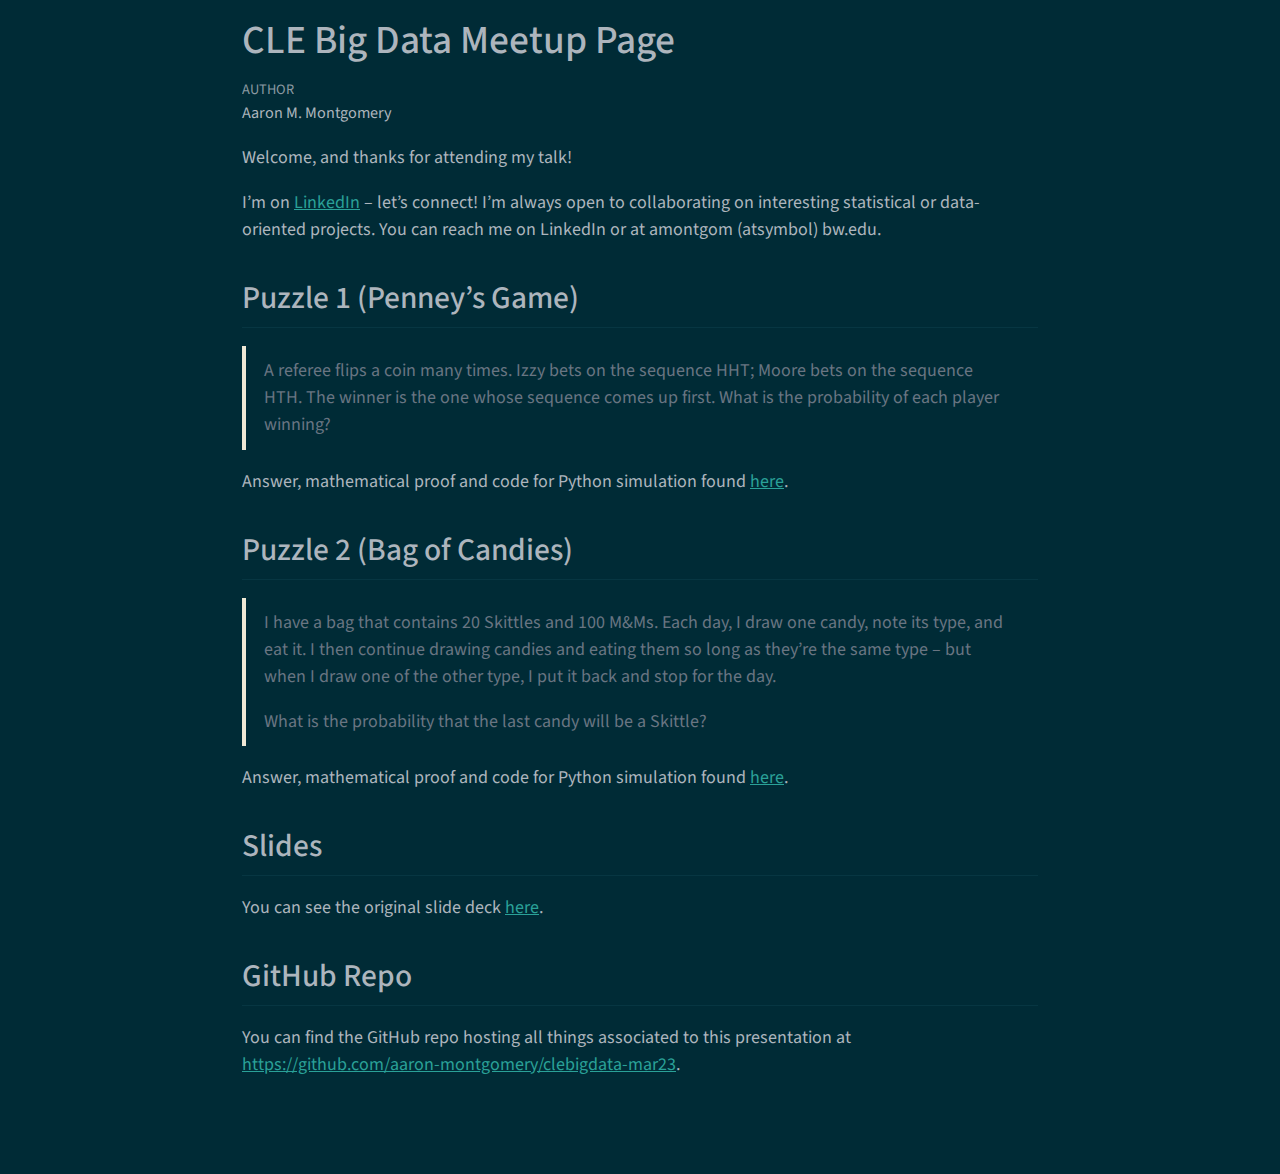
==== index.html @ a745f9c0 "add index.html and associated files" ====
<!DOCTYPE html>
<html xmlns="http://www.w3.org/1999/xhtml" lang="en" xml:lang="en"><head>

<meta charset="utf-8">
<meta name="generator" content="quarto-1.2.313">

<meta name="viewport" content="width=device-width, initial-scale=1.0, user-scalable=yes">

<meta name="author" content="Aaron M. Montgomery">

<title>CLE Big Data Meetup Page</title>
<style>
code{white-space: pre-wrap;}
span.smallcaps{font-variant: small-caps;}
div.columns{display: flex; gap: min(4vw, 1.5em);}
div.column{flex: auto; overflow-x: auto;}
div.hanging-indent{margin-left: 1.5em; text-indent: -1.5em;}
ul.task-list{list-style: none;}
ul.task-list li input[type="checkbox"] {
  width: 0.8em;
  margin: 0 0.8em 0.2em -1.6em;
  vertical-align: middle;
}
</style>


<script src="index_files/libs/clipboard/clipboard.min.js"></script>
<script src="index_files/libs/quarto-html/quarto.js"></script>
<script src="index_files/libs/quarto-html/popper.min.js"></script>
<script src="index_files/libs/quarto-html/tippy.umd.min.js"></script>
<script src="index_files/libs/quarto-html/anchor.min.js"></script>
<link href="index_files/libs/quarto-html/tippy.css" rel="stylesheet">
<link href="index_files/libs/quarto-html/quarto-syntax-highlighting-dark.css" rel="stylesheet" id="quarto-text-highlighting-styles">
<script src="index_files/libs/bootstrap/bootstrap.min.js"></script>
<link href="index_files/libs/bootstrap/bootstrap-icons.css" rel="stylesheet">
<link href="index_files/libs/bootstrap/bootstrap.min.css" rel="stylesheet" id="quarto-bootstrap" data-mode="dark">


</head>

<body class="fullcontent">

<div id="quarto-content" class="page-columns page-rows-contents page-layout-article">

<main class="content" id="quarto-document-content">

<header id="title-block-header" class="quarto-title-block default">
<div class="quarto-title">
<h1 class="title">CLE Big Data Meetup Page</h1>
</div>



<div class="quarto-title-meta">

    <div>
    <div class="quarto-title-meta-heading">Author</div>
    <div class="quarto-title-meta-contents">
             <p>Aaron M. Montgomery </p>
          </div>
  </div>
    
  
    
  </div>
  

</header>

<p>Welcome, and thanks for attending my talk!</p>
<p>I’m on <a href="https://www.linkedin.com/in/aaron-montgomery-6b17421b1/">LinkedIn</a> – let’s connect! I’m always open to collaborating on interesting statistical or data-oriented projects. You can reach me on LinkedIn or at amontgom (atsymbol) bw.edu.</p>
<section id="puzzle-1-penneys-game" class="level2">
<h2 class="anchored" data-anchor-id="puzzle-1-penneys-game">Puzzle 1 (Penney’s Game)</h2>
<blockquote class="blockquote">
<p>A referee flips a coin many times. Izzy bets on the sequence HHT; Moore bets on the sequence HTH. The winner is the one whose sequence comes up first. What is the probability of each player winning?</p>
</blockquote>
<p>Answer, mathematical proof and code for Python simulation found <a href="puzzle_1.html">here</a>.</p>
</section>
<section id="puzzle-2-bag-of-candies" class="level2">
<h2 class="anchored" data-anchor-id="puzzle-2-bag-of-candies">Puzzle 2 (Bag of Candies)</h2>
<blockquote class="blockquote">
<p>I have a bag that contains 20 Skittles and 100 M&amp;Ms.&nbsp;Each day, I draw one candy, note its type, and eat it. I then continue drawing candies and eating them so long as they’re the same type – but when I draw one of the other type, I put it back and stop for the day.</p>
<p>What is the probability that the last candy will be a Skittle?</p>
</blockquote>
<p>Answer, mathematical proof and code for Python simulation found <a href="puzzle_2.html">here</a>.</p>
</section>
<section id="slides" class="level2">
<h2 class="anchored" data-anchor-id="slides">Slides</h2>
<p>You can see the original slide deck <a href="monte_carlo_lab.html">here</a>.</p>
</section>
<section id="github-repo" class="level2">
<h2 class="anchored" data-anchor-id="github-repo">GitHub Repo</h2>
<p>You can find the GitHub repo hosting all things associated to this presentation at <a href="https://github.com/aaron-montgomery/clebigdata-mar23">https://github.com/aaron-montgomery/clebigdata-mar23</a>.</p>
</section>

</main>
<!-- /main column -->
<script id="quarto-html-after-body" type="application/javascript">
window.document.addEventListener("DOMContentLoaded", function (event) {
  const toggleBodyColorMode = (bsSheetEl) => {
    const mode = bsSheetEl.getAttribute("data-mode");
    const bodyEl = window.document.querySelector("body");
    if (mode === "dark") {
      bodyEl.classList.add("quarto-dark");
      bodyEl.classList.remove("quarto-light");
    } else {
      bodyEl.classList.add("quarto-light");
      bodyEl.classList.remove("quarto-dark");
    }
  }
  const toggleBodyColorPrimary = () => {
    const bsSheetEl = window.document.querySelector("link#quarto-bootstrap");
    if (bsSheetEl) {
      toggleBodyColorMode(bsSheetEl);
    }
  }
  toggleBodyColorPrimary();  
  const icon = "";
  const anchorJS = new window.AnchorJS();
  anchorJS.options = {
    placement: 'right',
    icon: icon
  };
  anchorJS.add('.anchored');
  const clipboard = new window.ClipboardJS('.code-copy-button', {
    target: function(trigger) {
      return trigger.previousElementSibling;
    }
  });
  clipboard.on('success', function(e) {
    // button target
    const button = e.trigger;
    // don't keep focus
    button.blur();
    // flash "checked"
    button.classList.add('code-copy-button-checked');
    var currentTitle = button.getAttribute("title");
    button.setAttribute("title", "Copied!");
    let tooltip;
    if (window.bootstrap) {
      button.setAttribute("data-bs-toggle", "tooltip");
      button.setAttribute("data-bs-placement", "left");
      button.setAttribute("data-bs-title", "Copied!");
      tooltip = new bootstrap.Tooltip(button, 
        { trigger: "manual", 
          customClass: "code-copy-button-tooltip",
          offset: [0, -8]});
      tooltip.show();    
    }
    setTimeout(function() {
      if (tooltip) {
        tooltip.hide();
        button.removeAttribute("data-bs-title");
        button.removeAttribute("data-bs-toggle");
        button.removeAttribute("data-bs-placement");
      }
      button.setAttribute("title", currentTitle);
      button.classList.remove('code-copy-button-checked');
    }, 1000);
    // clear code selection
    e.clearSelection();
  });
  function tippyHover(el, contentFn) {
    const config = {
      allowHTML: true,
      content: contentFn,
      maxWidth: 500,
      delay: 100,
      arrow: false,
      appendTo: function(el) {
          return el.parentElement;
      },
      interactive: true,
      interactiveBorder: 10,
      theme: 'quarto',
      placement: 'bottom-start'
    };
    window.tippy(el, config); 
  }
  const noterefs = window.document.querySelectorAll('a[role="doc-noteref"]');
  for (var i=0; i<noterefs.length; i++) {
    const ref = noterefs[i];
    tippyHover(ref, function() {
      // use id or data attribute instead here
      let href = ref.getAttribute('data-footnote-href') || ref.getAttribute('href');
      try { href = new URL(href).hash; } catch {}
      const id = href.replace(/^#\/?/, "");
      const note = window.document.getElementById(id);
      return note.innerHTML;
    });
  }
  const findCites = (el) => {
    const parentEl = el.parentElement;
    if (parentEl) {
      const cites = parentEl.dataset.cites;
      if (cites) {
        return {
          el,
          cites: cites.split(' ')
        };
      } else {
        return findCites(el.parentElement)
      }
    } else {
      return undefined;
    }
  };
  var bibliorefs = window.document.querySelectorAll('a[role="doc-biblioref"]');
  for (var i=0; i<bibliorefs.length; i++) {
    const ref = bibliorefs[i];
    const citeInfo = findCites(ref);
    if (citeInfo) {
      tippyHover(citeInfo.el, function() {
        var popup = window.document.createElement('div');
        citeInfo.cites.forEach(function(cite) {
          var citeDiv = window.document.createElement('div');
          citeDiv.classList.add('hanging-indent');
          citeDiv.classList.add('csl-entry');
          var biblioDiv = window.document.getElementById('ref-' + cite);
          if (biblioDiv) {
            citeDiv.innerHTML = biblioDiv.innerHTML;
          }
          popup.appendChild(citeDiv);
        });
        return popup.innerHTML;
      });
    }
  }
});
</script>
</div> <!-- /content -->



</body></html>
---- index_files/libs/quarto-html/tippy.css ----
.tippy-box[data-animation=fade][data-state=hidden]{opacity:0}[data-tippy-root]{max-width:calc(100vw - 10px)}.tippy-box{position:relative;background-color:#333;color:#fff;border-radius:4px;font-size:14px;line-height:1.4;white-space:normal;outline:0;transition-property:transform,visibility,opacity}.tippy-box[data-placement^=top]>.tippy-arrow{bottom:0}.tippy-box[data-placement^=top]>.tippy-arrow:before{bottom:-7px;left:0;border-width:8px 8px 0;border-top-color:initial;transform-origin:center top}.tippy-box[data-placement^=bottom]>.tippy-arrow{top:0}.tippy-box[data-placement^=bottom]>.tippy-arrow:before{top:-7px;left:0;border-width:0 8px 8px;border-bottom-color:initial;transform-origin:center bottom}.tippy-box[data-placement^=left]>.tippy-arrow{right:0}.tippy-box[data-placement^=left]>.tippy-arrow:before{border-width:8px 0 8px 8px;border-left-color:initial;right:-7px;transform-origin:center left}.tippy-box[data-placement^=right]>.tippy-arrow{left:0}.tippy-box[data-placement^=right]>.tippy-arrow:before{left:-7px;border-width:8px 8px 8px 0;border-right-color:initial;transform-origin:center right}.tippy-box[data-inertia][data-state=visible]{transition-timing-function:cubic-bezier(.54,1.5,.38,1.11)}.tippy-arrow{width:16px;height:16px;color:#333}.tippy-arrow:before{content:"";position:absolute;border-color:transparent;border-style:solid}.tippy-content{position:relative;padding:5px 9px;z-index:1}
---- index_files/libs/quarto-html/quarto-syntax-highlighting-dark.css ----
/* quarto syntax highlight colors */
:root {
  --quarto-hl-al-color: #f07178;
  --quarto-hl-an-color: #d4d0ab;
  --quarto-hl-at-color: #00e0e0;
  --quarto-hl-bn-color: #d4d0ab;
  --quarto-hl-bu-color: #abe338;
  --quarto-hl-ch-color: #abe338;
  --quarto-hl-co-color: #f8f8f2;
  --quarto-hl-cv-color: #ffd700;
  --quarto-hl-cn-color: #ffd700;
  --quarto-hl-cf-color: #ffa07a;
  --quarto-hl-dt-color: #ffa07a;
  --quarto-hl-dv-color: #d4d0ab;
  --quarto-hl-do-color: #f8f8f2;
  --quarto-hl-er-color: #f07178;
  --quarto-hl-ex-color: #00e0e0;
  --quarto-hl-fl-color: #d4d0ab;
  --quarto-hl-fu-color: #ffa07a;
  --quarto-hl-im-color: #abe338;
  --quarto-hl-in-color: #d4d0ab;
  --quarto-hl-kw-color: #ffa07a;
  --quarto-hl-op-color: #ffa07a;
  --quarto-hl-ot-color: #00e0e0;
  --quarto-hl-pp-color: #dcc6e0;
  --quarto-hl-re-color: #00e0e0;
  --quarto-hl-sc-color: #abe338;
  --quarto-hl-ss-color: #abe338;
  --quarto-hl-st-color: #abe338;
  --quarto-hl-va-color: #00e0e0;
  --quarto-hl-vs-color: #abe338;
  --quarto-hl-wa-color: #dcc6e0;
}

/* other quarto variables */
:root {
  --quarto-font-monospace: SFMono-Regular, Menlo, Monaco, Consolas, "Liberation Mono", "Courier New", monospace;
}

code span.al {
  font-weight: bold;
  color: #f07178;
}

code span.an {
  color: #d4d0ab;
}

code span.at {
  color: #00e0e0;
}

code span.bn {
  color: #d4d0ab;
}

code span.bu {
  color: #abe338;
}

code span.ch {
  color: #abe338;
}

code span.co {
  font-style: italic;
  color: #f8f8f2;
}

code span.cv {
  color: #ffd700;
}

code span.cn {
  color: #ffd700;
}

code span.cf {
  font-weight: bold;
  color: #ffa07a;
}

code span.dt {
  color: #ffa07a;
}

code span.dv {
  color: #d4d0ab;
}

code span.do {
  color: #f8f8f2;
}

code span.er {
  color: #f07178;
  text-decoration: underline;
}

code span.ex {
  font-weight: bold;
  color: #00e0e0;
}

code span.fl {
  color: #d4d0ab;
}

code span.fu {
  color: #ffa07a;
}

code span.im {
  color: #abe338;
}

code span.in {
  color: #d4d0ab;
}

code span.kw {
  font-weight: bold;
  color: #ffa07a;
}

pre > code.sourceCode > span {
  color: #f8f8f2;
}

code span {
  color: #f8f8f2;
}

code.sourceCode > span {
  color: #f8f8f2;
}

div.sourceCode,
div.sourceCode pre.sourceCode {
  color: #f8f8f2;
}

code span.op {
  color: #ffa07a;
}

code span.ot {
  color: #00e0e0;
}

code span.pp {
  color: #dcc6e0;
}

code span.re {
  color: #00e0e0;
}

code span.sc {
  color: #abe338;
}

code span.ss {
  color: #abe338;
}

code span.st {
  color: #abe338;
}

code span.va {
  color: #00e0e0;
}

code span.vs {
  color: #abe338;
}

code span.wa {
  color: #dcc6e0;
}

.prevent-inlining {
  content: "</";
}

/*# sourceMappingURL=935a306eefa94366c21e1a970dddb765.css.map */
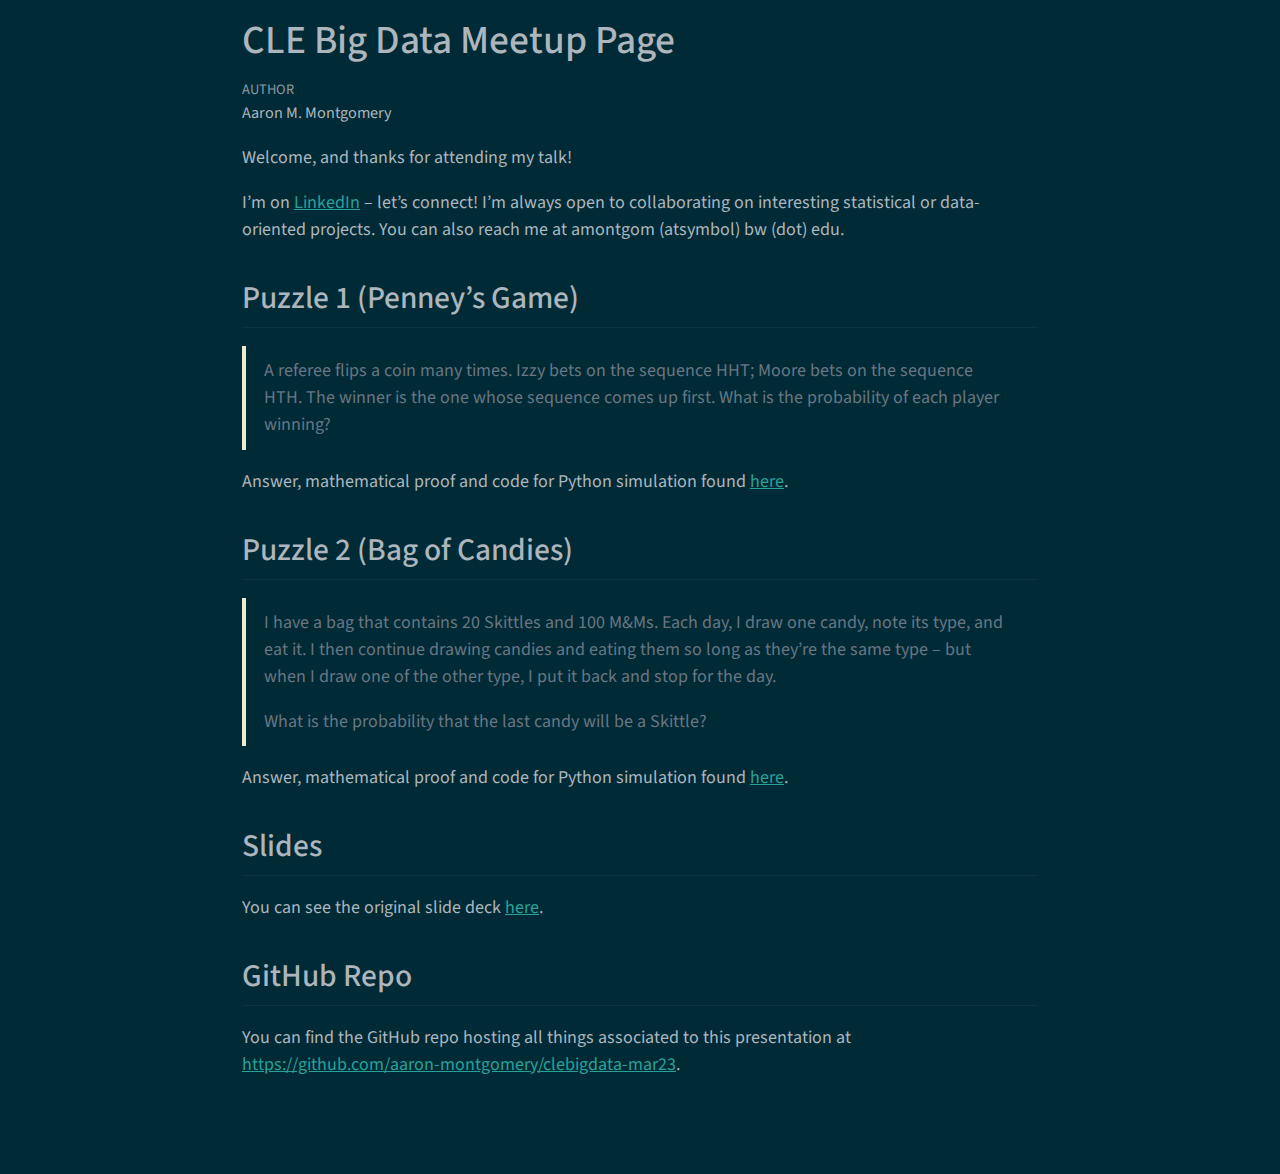
==== commit 9b5afb86: "updated index.html" ====
--- a/index.html
+++ b/index.html
@@ -68,7 +68,7 @@
 </header>
 
 <p>Welcome, and thanks for attending my talk!</p>
-<p>I’m on <a href="https://www.linkedin.com/in/aaron-montgomery-6b17421b1/">LinkedIn</a> – let’s connect! I’m always open to collaborating on interesting statistical or data-oriented projects. You can reach me on LinkedIn or at amontgom (atsymbol) bw.edu.</p>
+<p>I’m on <a href="https://www.linkedin.com/in/aaron-montgomery-6b17421b1/">LinkedIn</a> – let’s connect! I’m always open to collaborating on interesting statistical or data-oriented projects. You can also reach me at amontgom (atsymbol) bw (dot) edu.</p>
 <section id="puzzle-1-penneys-game" class="level2">
 <h2 class="anchored" data-anchor-id="puzzle-1-penneys-game">Puzzle 1 (Penney’s Game)</h2>
 <blockquote class="blockquote">
